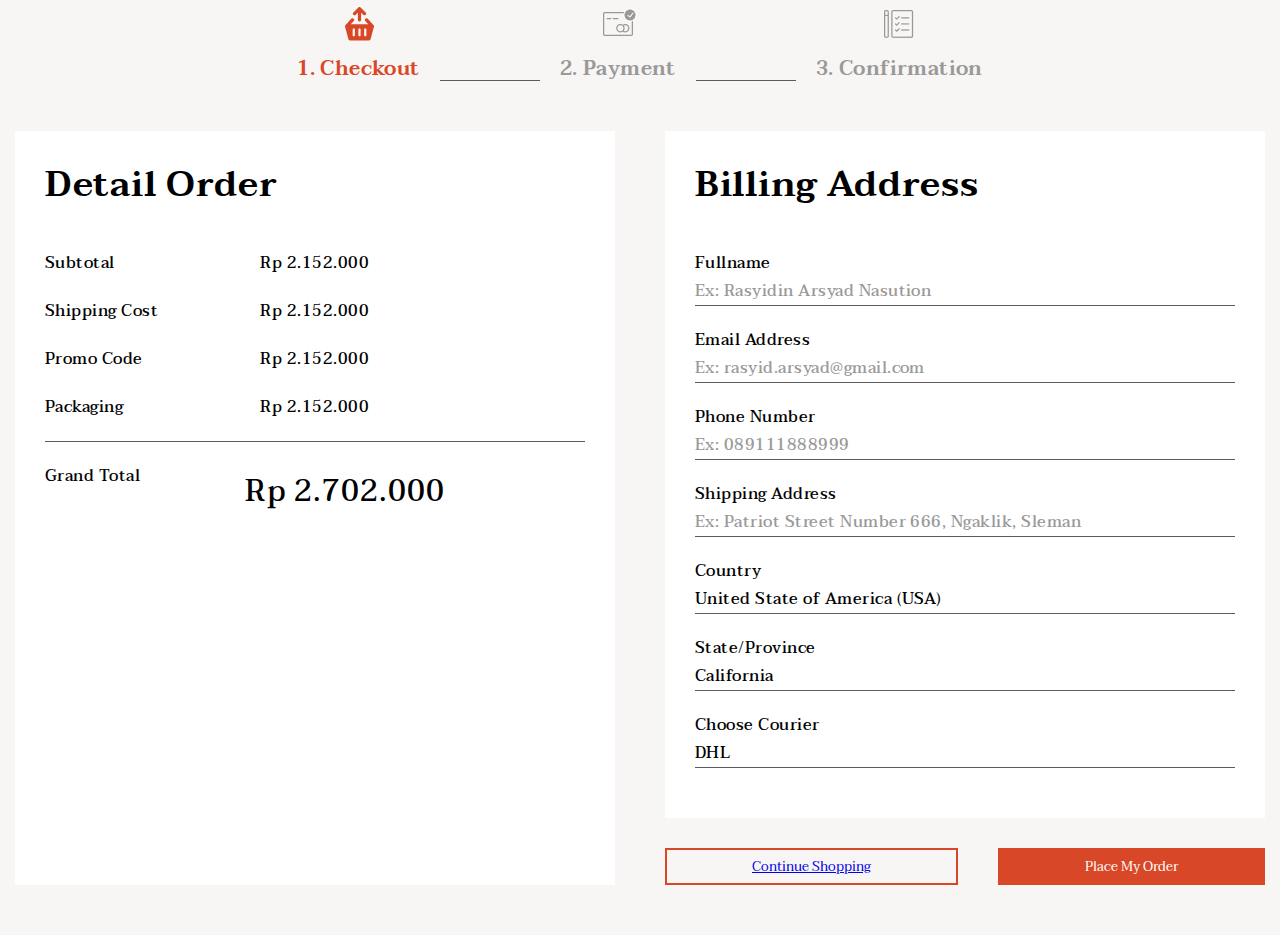
==== checkout.html @ 097e5164 "basic done" ====
<!DOCTYPE html>
<html lang="en">

<head>
    <meta charset="UTF-8" />
    <meta name="viewport" content="width=device-width, initial-scale=1.0" />
    <title>Document</title>
    <link rel="stylesheet" href="/css/style.css" />
    <link rel="stylesheet" href="/css/detail.css" />
</head>
<style>
    p {
        font-family: Taviraj;
        font-size: 16px;
        font-weight: 500;
        letter-spacing: 0.03em;
        text-align: left;

    }
</style>

<body>
    <div class="container">
        <div id="header"></div>
        <div style="display: flex;justify-content: center; align-items: flex-end; gap: 20px;">
            <div style="text-align: center;">
                <img src="/images/checkout.png" alt="">
                <p style="font-family: Taviraj;
            font-size: 20px;
            font-weight: 600;
            line-height: 24px;
            letter-spacing: 0.02em;
            text-align: left;
            color: rgba(216, 71, 39, 1)
            ">1. Checkout</p>
            </div>
            <div class="divider" style="height: 1px;"></div>
            <div style="text-align: center;">
                <img src="/images/payment.png" alt="">
                <p style="font-family: Taviraj;
            font-size: 20px;
            font-weight: 600;
            line-height: 24px;
            letter-spacing: 0.02em;
            text-align: left;
            color: rgba(153, 153, 153, 1);
            ">2. Payment</p>
            </div>
            <div class="divider" style="height: 1px;"></div>
            <div style="text-align: center;">
                <img src="/images/confirm.png" alt="">
                <p style="font-family: Taviraj;
            font-size: 20px;
            font-weight: 600;
            line-height: 24px;
            letter-spacing: 0.02em;
            color: rgba(153, 153, 153, 1);
            text-align: left;
            ">3. Confirmation</p>
            </div>
        </div>

        <div
            style="display: flex;gap: 40px;justify-content: space-between;margin-block: 50px; flex-wrap: wrap;align-items: flex- ;">
            <div style="width: 48%;padding: 30px; background-color: #fff;min-width: 500px;">
                <h3 style="font-family: Taviraj;
            font-size: 36px;
            font-weight: 600;
            line-height: 48px;
            letter-spacing: 0.02em;
            text-align: left;
            margin-bottom: 40px;
            ">Detail Order</h3>
                <div style="display: flex; gap: 20px; width: 60%; margin-block: 20px; justify-content: space-between;">
                    <p>Subtotal</p>
                    <p>Rp 2.152.000</p>
                </div>
                <div style="display: flex; gap: 20px; width: 60%; margin-block: 20px; justify-content: space-between;">
                    <p>Shipping Cost</p>
                    <p>Rp 2.152.000</p>
                </div>
                <div style="display: flex; gap: 20px; width: 60%; margin-block: 20px; justify-content: space-between;">
                    <p>Promo Code</p>
                    <p>Rp 2.152.000</p>
                </div>
                <div style="display: flex; gap: 20px; width: 60%; margin-block: 20px; justify-content: space-between;">
                    <p>Packaging</p>
                    <p>Rp 2.152.000</p>
                </div>
                <div class="divider" style="width: 100%;height: 1px;margin-block: 20px;"></div>
                <div style="display: flex; gap: 20px;justify-content: space-between;width: 74%;">
                    <p>Grand Total</p>
                    <p style="font-family: Taviraj;
                font-size: 30px;
                font-weight: 500;
                line-height: 60px;
                letter-spacing: 0.03em;
                text-align: left;
                ">Rp 2.702.000</p>
                </div>
            </div>
            <div style="width: 48%;; min-width: 500px;">
                <div style="background-color: #fff;padding: 30px">

                    <h3 style="font-family: Taviraj;
            font-size: 36px;
            font-weight: 600;
            line-height: 48px;
            letter-spacing: 0.02em;
            text-align: left;
            margin-bottom: 40px;
            ">Billing Address</h3>
                    <div>
                        <p>Fullname</p>
                        <p style="color: rgba(153, 153, 153, 1);">Ex: Rasyidin Arsyad Nasution</p>
                        <div class="divider" style="width: 100%;height: 1px;margin-bottom: 20px;"></div>
                    </div>
                    <div>
                        <p>Email Address</p>
                        <p style="color: rgba(153, 153, 153, 1);">Ex: rasyid.arsyad@gmail.com</p>
                        <div class="divider" style="width: 100%;height: 1px;margin-bottom: 20px;"></div>
                    </div>
                    <div>
                        <p>Phone Number</p>
                        <p style="color: rgba(153, 153, 153, 1);">Ex: 089111888999</p>
                        <div class="divider" style="width: 100%;height: 1px;margin-bottom: 20px;"></div>
                    </div>
                    <div>
                        <p>Shipping Address</p>
                        <p style="color: rgba(153, 153, 153, 1);">Ex: Patriot Street Number 666, Ngaklik, Sleman</p>
                        <div class="divider" style="width: 100%;height: 1px;margin-bottom: 20px;"></div>
                    </div>
                    <div>
                        <p>Country</p>
                        <p>United State of America (USA)</p>
                        <div class="divider" style="width: 100%;height: 1px;margin-bottom: 20px;"></div>
                    </div>
                    <div>
                        <p>State/Province</p>
                        <p>California</p>
                        <div class="divider" style="width: 100%;height: 1px;margin-bottom: 20px;"></div>
                    </div>
                    <div>
                        <p>Choose Courier</p>
                        <p>DHL</p>
                        <div class="divider" style="width: 100%;height: 1px;margin-bottom: 20px;"></div>
                    </div>
                </div>
                <div style="display: flex;gap: 40px;margin-top: 30px;">
                    <button class="commonBtn" style="flex-grow: 1;"><a href="/index.html">Continue Shopping</a></button>
                    <button class="commonBtn"
                        style="flex-grow: 1;;background-color: rgba(216, 71, 39, 1);color: #fff;flex-grow: 1;"><a
                            href="/payment.html"></a>Place My Order </a></button>
                </div>
            </div>
        </div>

    </div>
    <div id="footer"></div>
</body>

<script src="https://code.jquery.com/jquery-3.3.1.js" integrity="sha256-2Kok7MbOyxpgUVvAk/HJ2jigOSYS2auK4Pfzbm7uH60="
    crossorigin="anonymous"></script>
<script>
    $(function () {
        $("#header").load("header.html");
        $("#footer").load("footer.html");
    });
</script>
<script src="/js/modal.js"></script>

</html>
---- css/style.css ----
@import url("https://fonts.googleapis.com/css2?family=Taviraj:ital,wght@0,100;0,200;0,300;0,400;0,500;0,600;0,700;0,800;0,900;1,100;1,200;1,300;1,400;1,500;1,600;1,700;1,800;1,900&display=swap");

* {
  font-family: "Taviraj", serif;
  padding: 0;
  margin: 0;
  box-sizing: border-box;
}



body {
  background: rgba(247, 246, 244, 1) !important;
}

.container {
  width: 1250px;
  margin: 0 auto;
}
.container .content {
}

.contentBanner {
  width: 100%;
  height: 500px;
  background: rgba(241, 221, 201, 1);
  display: flex;
  gap: 40px;
  position: relative;
  padding-top: 40px;
}

.contentBanner .watch {
  transform: translateY(100px);
}

.contentBanner .sideContent {
  width: 50%;
  display: flex;
  flex-direction: column;
  gap: 20px;
}

.contentBanner h1 {
  font-size: 60px;
  font-weight: 400;
  text-wrap: balance;
}

.divider {
  width: 100px;
  height: 2px;
  background-color: rgb(92, 91, 91);
}

.commonBtn {
  padding: 5px 10px;
  display: flex;
  justify-content: center;
  align-items: center;
  border: 2px solid rgba(216, 71, 39, 1);
  cursor: pointer;
  background-color: transparent;
}

.bannerAbs {
  width: max-content;
  position: absolute;
  right: -80px;
  top: 0;
  display: flex;
  flex-direction: column;
}

.bannerAbs svg:nth-child(2) {
  transform: translateY(-150px);
  opacity: 0.6;
}

.bannerAbs svg:last-child {
  transform: translateY(-300px);
  opacity: 0.3;
}

.contentBanner .arrow {
  position: absolute;
  display: flex;
  gap: 10px;
  bottom: -20px;
  right: 30px;
}

.contentBanner .arrow button:last-child {
  background-color: rgba(216, 71, 39, 1);
}

.luxury {
  margin-top: 150px;
  display: flex;
  gap: 40px;
}

.luxury .box {
  background: rgba(255, 255, 255, 1);
  width: 50%;
  padding: 20px;
}

.deal {
  margin-top: 80px;
}

.dealBoxes {
  margin-top: 70px;
  display: flex;
  gap: 40px;
  justify-content: space-between;
  height: 450px;
}

.dealBox {
  background: rgba(255, 255, 255, 1);
  padding: 10px 20px;
  height: 370px;
  flex-grow: 1;
}

.dealBox:hover {
  height: 420px;
  transition: all 0.25s ease;
}

.dealBox:hover .btn {
  opacity: 1 !important;
  transition: all 0.5s ease;
}

.dealBox img {
  transform: translateY(-15%);
}

.dealBox .title {
  font-size: 24px;
  font-weight: 500;
  line-height: 32px;
  letter-spacing: 0em;
  text-align: left;
}

.dealBox .sale {
  font-family: Taviraj;
  font-size: 16px;
  font-weight: 400;
  line-height: 24px;
  letter-spacing: 0em;
  text-align: left;
  color: rgba(119, 119, 119, 1);
}

.dealBox .origin {
  font-family: Taviraj;
  font-size: 16px;
  font-weight: 400;
  line-height: 24px;
  letter-spacing: 0em;
  text-align: left;
  color: rgba(119, 119, 119, 1);
  text-decoration: line-through;
}

.dealBox .price {
  font-family: Taviraj;
  font-size: 24px;
  font-weight: 400;
  line-height: 32px;
  letter-spacing: 0em;
  text-align: left;
  color: rgba(51, 51, 51, 1);
}

.newBoxes {
  display: flex;
  gap: 30px;
  align-items: center;
}

.news {
  margin-top: 60px;
}

.rightContent {
  position: relative;
}

.rightContent::after {
  content: "";
  position: absolute;
  width: 100%;
  height: 100%;
  right: -30%;
  top: -15%;
  background: rgba(241, 221, 201, 1);
  z-index: -2;
}

.series {
  margin-top: 100px;
  display: flex;
  gap: 25px;
  flex-wrap: wrap;
  justify-content: space-between;
}

.seriesBox {
  width: 30%;
  display: flex;
  gap: 20px;
}

.seriesBox img {
  width: 100px;
  height: 100px;
  object-fit: contain;
  padding: 10px 20px;
  background: rgba(241, 221, 201, 1);
}
.testi {
  /* direction: rtl; */
}

.testi h2 {
  /* text-align: right; */
  transform: translateX(-150px);
}

.testi .divider {
  transform: translateX(-270px);
}

.testi .newBoxes {
  flex-direction: row-reverse !important ;
  gap: 100px;
}

.testi .newBoxes .rightContent::after {
  left: -170px !important;
  right: unset;
}

.testi .bannerAbs {
  left: -100px !important;
  right: unset !important;
  transform: translateX(-370px);
}

.ins {
  margin-top: 50px;
}

.insBox {
  margin-top: 40px;
  display: flex;
}

.insBox img {
  object-fit: cover;
  flex-grow: 1;
}

.sponsor {
  background-color: rgba(218, 94, 66, 1);
  width: 100%;
  padding: 20px 250px;
  display: flex;
  justify-content: center;
  flex-wrap: wrap;
}

.sponsor img {
  width: 18%;
  max-width: 170px;
  padding-right: 80px;
}
---- css/detail.css ----
.detail {
  display: flex;
  gap: 80px;
  justify-content: center;
  align-items: center;
}

.leftContent {
  width: 45%;
  position: relative;
}

.leftDetail {
  display: flex;
  justify-content: center;
  align-items: center;
  gap: 100px;
}

.leftDetail img {
  width: 400px;
  height: 600px;
  object-fit: contain;
}

.small {
  display: flex;
  flex-direction: column;
  gap: 20px;
}

.small img {
  width: 60px;
  height: 80px;
  object-fit: contain;
  cursor: pointer;
}

.abs {
  left: -190px;
  position: absolute;
  width: 660px;
  height: 600px;
  background-color: bisque;
  z-index: -1;
}

.menu {
    margin-block: 40px;
  display: flex;
  gap: 30px;
  justify-content: center;
}

.menu span {
  font-family: Taviraj;
  font-size: 20px;
  font-weight: 600;
  line-height: 32px;
  letter-spacing: 0.02em;
  text-align: left;
  color: rgba(153, 153, 153, 1);

}


.menu span:first-child{
    color: rgba(216, 71, 39, 1) !important;
}

.menu span:hover{
    text-decoration: underline;
    cursor: pointer;
}

.text h4{
    font-family: Taviraj;
    font-size: 24px;
    font-weight: 400;
    line-height: 32px;
    letter-spacing: 0.02em;
    text-align: left;
    margin-top: 30px;
}

.text p{
    font-size: 16px;
    font-weight: 400;
    line-height: 28px;
    letter-spacing: 0.02em;
    text-align: left;
    color: rgba(85, 85, 85, 1);
}

.cartBox{
  display: flex;
  justify-content: space-between;
  overflow: hidden;
}

.cartBox .leftContent{
  display: flex;
  gap: 20px;
  align-items: center;
}

.cartBox .leftContent img {
  width: 200px;
  height: 200px;
  padding: 20px;
  background: rgba(241, 221, 201, 1) !important
}

.cartBox .leftContent p{
  margin-bottom: 3px;
}

.cartBox .rightContent{
  text-align: right;
  display: flex;
  flex-direction: column;
  justify-content: flex-start;
  gap: 14px;
}

.modal-body p{
  margin-bottom: 0px;
}

.detailPage .dealBox{
  padding: 24px;
  height: 394px;
  position: relative;
}
.detailPage .dealBox:hover{
  padding: 24px;
  height: 440px;
}

.tag{
  position: absolute;
  right: 26px;
  top: -28px;
  padding: 4px 20px;
  background-color: #D84727;
  color: #fff;
}



.detailPage .dealBox img{
  transform: unset;
}

.detailPage .dealBox  div{
  transform: unset !important;
  margin-top: 10px;
}
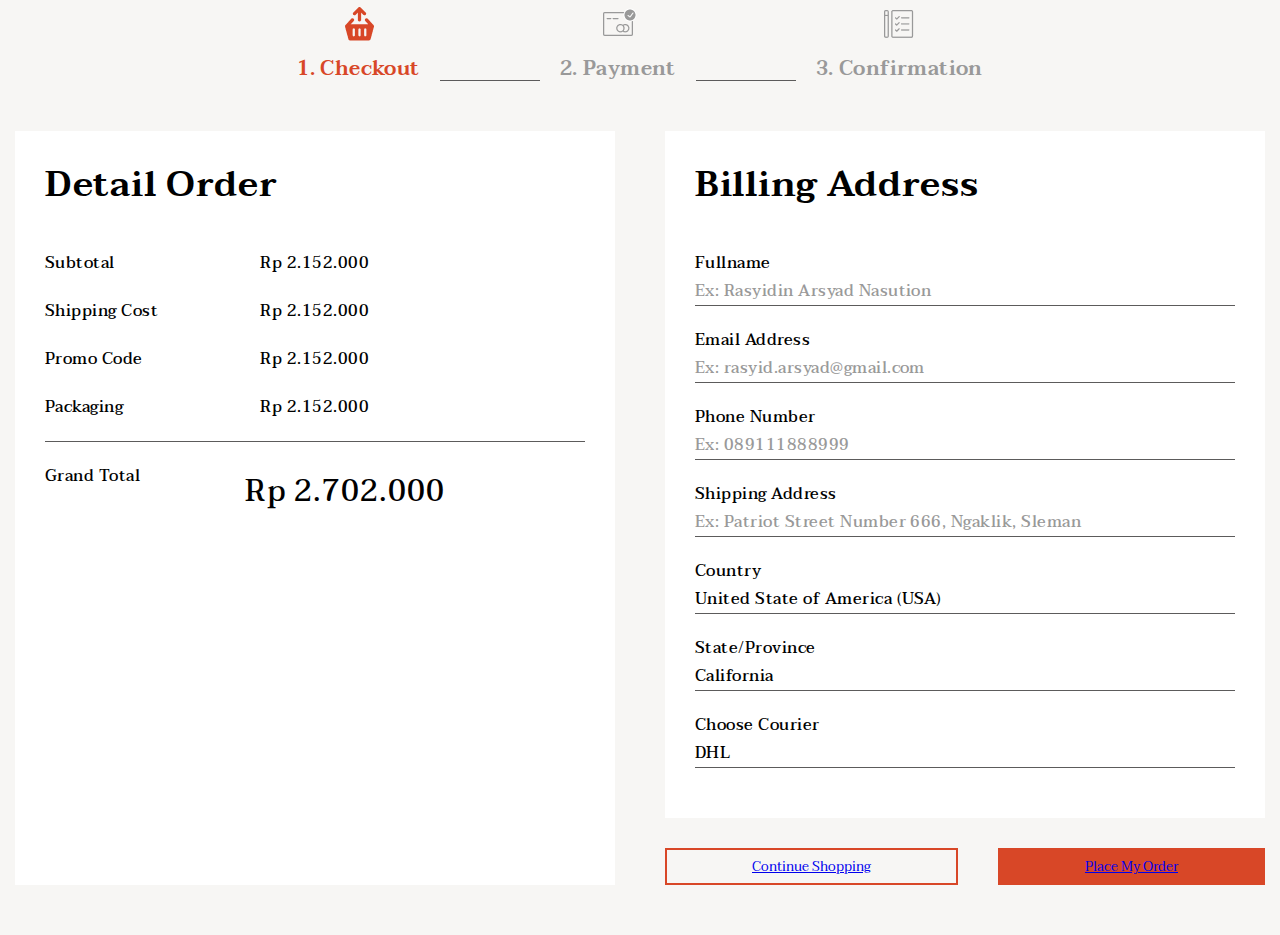
==== commit 216c66fa: "df" ====
--- a/checkout.html
+++ b/checkout.html
@@ -149,8 +149,8 @@
                 <div style="display: flex;gap: 40px;margin-top: 30px;">
                     <button class="commonBtn" style="flex-grow: 1;"><a href="/index.html">Continue Shopping</a></button>
                     <button class="commonBtn"
-                        style="flex-grow: 1;;background-color: rgba(216, 71, 39, 1);color: #fff;flex-grow: 1;"><a
-                            href="/payment.html"></a>Place My Order </a></button>
+                        style="flex-grow: 1;;background-color: rgba(216, 71, 39, 1);color: #fff;flex-grow: 1;">
+                        <a href="/payment.html">Place My Order </a></button>
                 </div>
             </div>
         </div>
